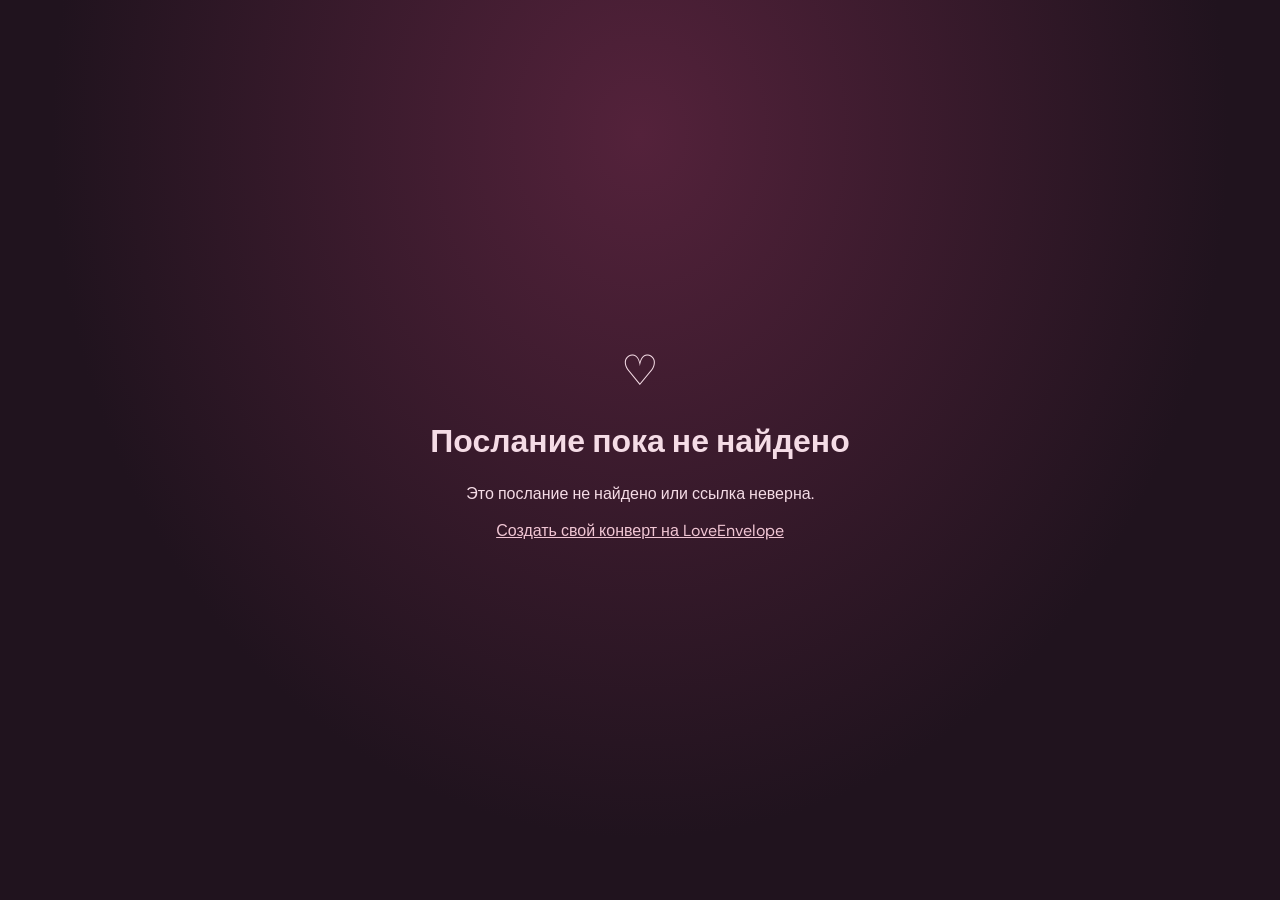
==== letter.html @ 105997a6 "Add files via upload" ====
<!doctype html>
<html lang="ru"><head><meta charset="utf-8"><meta name="viewport" content="width=device-width, initial-scale=1"><meta name="theme-color" content="#20131e"><title>Послание для тебя — LoveEnvelope</title><link rel="stylesheet" href="/styles.css"><link rel="stylesheet" href="/styles-extra.css"></head>
<body class="letter-page letter-theme-noir">
<div class="letter-shell" id="letter-shell"><div class="letter-brand">♡ LoveEnvelope</div><button class="letter-open-btn" id="open-letter" hidden>Открыть послание ♡</button><article class="letter-card" id="letter-card"><div class="letter-kicker">A LITTLE NOTE FOR YOU</div><h1 id="letter-title">Загружаем послание…</h1><div class="letter-to" id="letter-to"></div><div class="letter-message" id="letter-message"></div><div class="letter-sign" id="letter-sign"></div></article><div class="letter-footer">Создано с теплом на LoveEnvelope ♡</div></div>
<script>
(async function(){
 const id=location.pathname.split('/').filter(Boolean)[1];
 const shell=document.getElementById('letter-shell');
 const openButton=document.getElementById('open-letter');
 const safe=(v)=>typeof v==='string'?v:'';
 try{
  const r=await fetch('/api/envelopes/'+encodeURIComponent(id));
  if(!r.ok) throw new Error('Это послание не найдено или ссылка неверна.');
  const d=await r.json();
  document.body.className='letter-page letter-theme-'+(['noir','blush','garden','sky'].includes(d.theme)?d.theme:'noir');
  document.title=(safe(d.title)||'Послание для тебя')+' — LoveEnvelope';
  document.getElementById('letter-title').textContent=safe(d.title)||'Послание для тебя';
  document.getElementById('letter-to').textContent=d.recipient?'для '+d.recipient:'';
  document.getElementById('letter-message').textContent=safe(d.message);
  document.getElementById('letter-sign').textContent=safe(d.signature)||(d.sender?'С теплом, '+d.sender:'');
  openButton.hidden=false;
  openButton.addEventListener('click',()=>{
   document.getElementById('letter-card').animate([{transform:'translateY(12px) scale(.98)',opacity:.6},{transform:'translateY(0) scale(1)',opacity:1}],{duration:650,easing:'cubic-bezier(.2,.8,.2,1)'});
   openButton.hidden=true;
   if(d.music!=='off'){
    try{
     const C=window.AudioContext||window.webkitAudioContext;if(!C)return;
     const c=new C();[880,1174].forEach((f,i)=>{const o=c.createOscillator(),g=c.createGain();o.type='sine';o.frequency.value=f;g.gain.setValueAtTime(.0001,c.currentTime+i*.14);g.gain.exponentialRampToValueAtTime(.04,c.currentTime+i*.14+.04);g.gain.exponentialRampToValueAtTime(.0001,c.currentTime+i*.14+.5);o.connect(g);g.connect(c.destination);o.start(c.currentTime+i*.14);o.stop(c.currentTime+i*.14+.55);});
    }catch(e){}
   }
   for(let i=0;i<12;i++){const p=document.createElement('span');p.className='particle';p.textContent=['♡','✦','♥','✧'][Math.floor(Math.random()*4)];p.style.left=(10+Math.random()*80)+'%';p.style.top=(35+Math.random()*50)+'%';p.style.animationDelay=(Math.random()*.5)+'s';shell.appendChild(p);setTimeout(()=>p.remove(),2800);}
  },{once:true});
 }catch(e){
  shell.innerHTML='<div class="letter-error"><div style="font-size:42px">♡</div><h1>Послание пока не найдено</h1><p>'+e.message+'</p><p><a href="/">Создать свой конверт на LoveEnvelope</a></p></div>';
 }
})();
</script></body></html>
---- styles.css ----
@import url('https://fonts.googleapis.com/css2?family=DM+Sans:wght@400;500;600;700&family=Playfair+Display:ital,wght@0,500;0,600;0,700;1,500;1,600&display=swap');
:root{--bg:#f8f4f1;--ink:#2a1a26;--muted:#8c7c87;--wine:#742c4b;--wine2:#a24c69;--gold:#e6c58c;--line:#e9dfe4;--card:#fffdfc;--shadow:0 24px 70px #4a18301a}
*{box-sizing:border-box}html{scroll-behavior:smooth}body{margin:0;background:var(--bg);color:var(--ink);font-family:"DM Sans",sans-serif;overflow-x:hidden}a{color:inherit;text-decoration:none}button,input,textarea,select{font:inherit}button{cursor:pointer}.ambient{position:absolute;width:360px;height:360px;border-radius:50%;filter:blur(100px);opacity:.12;pointer-events:none}.ambient-one{background:#c86d8b;top:130px;left:-190px}.ambient-two{background:#d6b879;top:430px;right:-220px}.topbar{height:82px;max-width:1180px;margin:auto;padding:0 30px;display:flex;align-items:center;justify-content:space-between;position:relative;z-index:2}.brand{display:inline-flex;align-items:center;gap:10px;font-weight:700;letter-spacing:-.04em;font-size:19px}.brand-mark{display:grid;place-items:center;width:34px;height:34px;background:var(--wine);color:#fff;border-radius:12px;font-size:22px}.top-link{font-size:13px;color:#766772}.top-link:hover{color:var(--wine)}.hero{max-width:1180px;margin:0 auto;min-height:550px;padding:76px 30px 90px;display:grid;grid-template-columns:1fr .92fr;align-items:center;position:relative}.eyebrow{font-size:10px;font-weight:700;letter-spacing:.18em;color:var(--wine2);text-transform:uppercase;display:flex;align-items:center;gap:9px}.eyebrow-dot{height:6px;width:6px;background:#bd7890;border-radius:50%;box-shadow:0 0 0 5px #bd78901c}.hero h1{font-size:clamp(54px,7vw,88px);line-height:.98;letter-spacing:-.065em;margin:25px 0 22px;font-weight:600}.hero h1 em{font-family:"Playfair Display",serif;color:var(--wine2);font-weight:500}.hero-copy{max-width:465px;font-size:15px;line-height:1.85;color:#7f707b;margin:0 0 30px}.primary-btn{border:0;background:var(--wine);color:#fff;border-radius:14px;padding:16px 22px;display:inline-flex;align-items:center;justify-content:center;gap:26px;font-size:13px;font-weight:700;box-shadow:0 12px 28px #742c4b26;transition:transform .2s,background .2s}.primary-btn:hover{background:#54203a;transform:translateY(-2px)}.primary-btn span{font-size:18px}.hero-note{margin-top:19px;color:#9a8b94;font-size:11px}.hero-note span{color:#bd8b4b;margin-right:5px}.hero-art{height:410px;position:relative;display:grid;place-items:center}.orbit{position:absolute;border:1px solid #e6cfd8;border-radius:50%;transform:rotate(-25deg)}.orbit-a{width:390px;height:265px}.orbit-b{width:330px;height:390px;transform:rotate(35deg);border-color:#e8dcca}.envelope-illustration{width:270px;height:188px;position:relative;filter:drop-shadow(0 28px 25px #4a183026);transform:rotate(-7deg);animation:float 5s ease-in-out infinite}.env-back{position:absolute;inset:0;background:#55243c;border-radius:9px}.env-paper{position:absolute;left:22px;right:22px;top:-46px;height:160px;background:#fff8ef;border-radius:5px;padding:38px 22px;box-shadow:0 5px 20px #3a18241a}.paper-line{display:block;width:75%;height:4px;background:#e5d6d1;border-radius:4px;margin:12px 0}.paper-line.long{width:90%}.paper-line.short{width:48%}.paper-heart{position:absolute;right:21px;bottom:18px;color:#a34d68;font-size:23px}.env-front{position:absolute;inset:0;background:linear-gradient(140deg,#823b59,#4c1d36);clip-path:polygon(0 0,50% 58%,100% 0,100% 100%,0 100%);border-radius:8px}.wax-seal{position:absolute;z-index:2;left:calc(50% - 25px);top:calc(50% - 25px);width:50px;height:50px;border-radius:50%;background:radial-gradient(circle at 35% 25%,#d48a9b,#8d2f51 70%);box-shadow:0 4px 9px #3413264a,inset 0 0 0 2px #e9a9b5;color:#f5d9cb;display:grid;place-items:center;font-size:26px}.floating-heart{position:absolute;color:#b45d7a;font-size:27px;animation:float 4s ease-in-out infinite}.heart-a{top:62px;right:54px}.heart-b{left:45px;bottom:86px;color:#c5a15f;font-size:20px;animation-delay:-1.5s}.art-caption{position:absolute;bottom:16px;color:#9c8a95;letter-spacing:.15em;font-size:9px;text-transform:uppercase}.section-wrap{max-width:1180px;margin:0 auto;padding:70px 30px}.creator{background:#fffaf8;border:1px solid #eee3e8;border-radius:28px;box-shadow:var(--shadow);position:relative;z-index:1}.section-heading{display:flex;justify-content:space-between;align-items:end;margin-bottom:32px}.section-heading h2,.how h2{font-family:"Playfair Display",serif;font-weight:500;font-size:clamp(30px,4vw,42px);letter-spacing:-.04em;margin:10px 0 0}.step-label{font-size:10px;color:#b1a1aa;letter-spacing:.12em}.builder-grid{display:grid;grid-template-columns:1.05fr .95fr;gap:42px}.editor-panel{min-width:0}.field-label{display:block;font-size:11px;font-weight:700;color:#65535f;margin:21px 0 10px}.occasion-grid{display:grid;grid-template-columns:repeat(3,1fr);gap:8px}.occasion{border:1px solid var(--line);background:#fff;border-radius:11px;padding:12px 6px;color:#796b75;font-size:11px;display:flex;flex-direction:column;gap:7px;align-items:center;transition:.2s}.occasion span{font-size:20px;color:#a95c77}.occasion.active,.occasion:hover{border-color:#b77890;background:#fff5f7;color:#6c2846;box-shadow:0 4px 14px #742c4b0c}.theme-grid{display:grid;grid-template-columns:1fr 1fr;gap:9px}.theme-option{display:flex;gap:10px;align-items:center;text-align:left;border:1px solid var(--line);background:#fff;border-radius:12px;padding:10px;min-width:0}.theme-option.active{border-color:#b77890;background:#fff7f8}.theme-option b{display:block;font-size:11px;font-weight:700}.theme-option small{display:block;font-size:9px;color:#9b8b95;margin-top:4px}.swatch{width:31px;height:31px;border-radius:9px;flex:0 0 auto}.swatch-noir{background:linear-gradient(135deg,#321426,#a45a67 70%,#d9bb7e)}.swatch-blush{background:linear-gradient(135deg,#f5d6df,#fff0d7 65%,#bd6685)}.swatch-garden{background:linear-gradient(135deg,#203f37,#8da18b 65%,#e4c88b)}.swatch-sky{background:linear-gradient(135deg,#172b4b,#5b79a3 65%,#d5d9eb)}.two-fields{display:grid;grid-template-columns:1fr 1fr;gap:12px}input,textarea,select{width:100%;border:1px solid #e8dfe4;border-radius:11px;background:#fff;padding:12px 13px;color:#3c2936;font-size:12px;outline:none;transition:border .2s,box-shadow .2s}textarea{resize:vertical;line-height:1.7;min-height:135px}input:focus,textarea:focus,select:focus{border-color:#b77890;box-shadow:0 0 0 3px #b778901c}input::placeholder,textarea::placeholder{color:#b3a6ae}.custom-note{display:flex;gap:10px;font-size:10px;color:#a0919a;line-height:1.6;margin:16px 0}.custom-note span:first-child{color:#bd8b4b}.wide{width:100%;margin-top:5px}.form-status{font-size:11px;color:#8e5269;line-height:1.5;min-height:16px}.preview-panel{border:1px solid #eee3e8;border-radius:18px;overflow:hidden;align-self:start;background:#fff}.preview-top,.preview-bottom{display:flex;align-items:center;justify-content:space-between;padding:15px 17px;font-size:9px;letter-spacing:.1em;color:#9c8c96}.live-dot{color:#7b9b78;font-size:8px}.preview-stage{height:430px;position:relative;display:flex;flex-direction:column;align-items:center;justify-content:center;overflow:hidden;background:#20131e;color:#f5e4da;transition:background .4s}.preview-stage[data-theme="noir"]{background:radial-gradient(ellipse at 50% 35%,#55243d,#20131e 68%)}.preview-stage[data-theme="blush"]{background:radial-gradient(ellipse at 50% 35%,#f3bfcf,#8f4a68 78%);color:#fff8f4}.preview-stage[data-theme="garden"]{background:radial-gradient(ellipse at 50% 35%,#456e5c,#142e2a 75%)}.preview-stage[data-theme="sky"]{background:radial-gradient(ellipse at 50% 35%,#405b8a,#111d38 75%)}.preview-stars{position:absolute;inset:0;background-image:radial-gradient(#f4d8c5 1px,transparent 1px),radial-gradient(#f4d8c5 1px,transparent 1px);background-size:53px 53px,83px 83px;background-position:7px 9px,33px 26px;opacity:.22}.preview-small{position:absolute;top:56px;font-size:8px;letter-spacing:.23em;color:#e1c6bc}.preview-envelope{position:relative;width:min(78%,280px);height:170px;border:0;background:transparent;filter:drop-shadow(0 18px 20px #09040a66);transition:transform .4s;z-index:1}.preview-envelope:hover{transform:translateY(-4px) rotate(-1deg)}.preview-paper{position:absolute;left:9%;right:9%;top:-23px;height:135px;background:#fff6ec;border-radius:4px;color:#6c2c47;display:flex;flex-direction:column;align-items:center;justify-content:flex-start;padding:24px 12px 10px;transition:transform .7s cubic-bezier(.2,.8,.2,1);z-index:0}.preview-paper b{font-family:"Playfair Display",serif;font-size:15px;line-height:1.25;max-width:100%;overflow:hidden;text-overflow:ellipsis;display:-webkit-box;-webkit-line-clamp:2;-webkit-box-orient:vertical}.preview-paper small{font-size:9px;margin-top:10px;color:#9c6a7d}.preview-flap{position:absolute;inset:0;background:linear-gradient(135deg,#a4516b,#62253f);clip-path:polygon(0 0,50% 57%,100% 0);z-index:3;transform-origin:top;transition:transform .7s}.preview-body{position:absolute;inset:0;background:linear-gradient(145deg,#7c3553,#3b192e);clip-path:polygon(0 0,50% 57%,100% 0,100% 100%,0 100%);z-index:2}.preview-seal{position:absolute;z-index:4;top:62px;left:calc(50% - 23px);height:46px;width:46px;border-radius:50%;display:grid;place-items:center;background:radial-gradient(circle at 35% 25%,#d58b9b,#8d2f51 70%);box-shadow:inset 0 0 0 2px #e7b4bb;color:#ffe4d7;font-size:25px;transition:opacity .2s}.preview-envelope.open .preview-flap{transform:rotateX(180deg);z-index:1}.preview-envelope.open .preview-paper{transform:translateY(-100px);z-index:4}.preview-envelope.open .preview-seal{opacity:0}.preview-hint{position:absolute;bottom:57px;font-size:10px;color:#d4b6c5;z-index:5}.preview-decoration{position:absolute;bottom:20px;color:#e1bf8c;letter-spacing:.35em;font-size:11px}.preview-bottom{letter-spacing:0;font-size:10px}.tiny-lock{color:#a65b79;margin-right:5px}.how{padding-top:95px;padding-bottom:100px}.how h2{margin-bottom:36px}.how-grid{display:grid;grid-template-columns:repeat(3,1fr);gap:18px}.how-grid article{position:relative;border:1px solid #eadfe5;background:#fffaf8;border-radius:17px;padding:24px;min-height:200px}.how-number{position:absolute;right:20px;top:20px;font-size:10px;color:#bcaab5;letter-spacing:.1em}.how-icon{width:43px;height:43px;display:grid;place-items:center;background:#f6e5eb;border-radius:14px;color:#93415f;font-size:20px;margin-bottom:20px}.how-grid h3{font-family:"Playfair Display",serif;font-weight:500;font-size:21px;margin:0 0 8px}.how-grid p{font-size:12px;color:#8b7b86;line-height:1.8;margin:0;max-width:260px}footer{border-top:1px solid #e9dfe4;max-width:1120px;margin:auto;padding:28px 30px 36px;display:flex;align-items:center;gap:18px}footer p{font-size:10px;color:#a0919a;margin:0;flex:1}.footer-brand{font-size:15px}.footer-brand .brand-mark{height:29px;width:29px;border-radius:10px;font-size:18px}.footer-heart{color:#bd7890}.toast{position:fixed;bottom:20px;left:50%;transform:translate(-50%,20px);background:#2b1a27;color:white;padding:13px 18px;border-radius:12px;font-size:12px;box-shadow:var(--shadow);opacity:0;pointer-events:none;transition:.25s;z-index:10;max-width:calc(100% - 30px)}.toast.show{opacity:1;transform:translate(-50%,0)}@keyframes float{0%,100%{transform:translateY(0) rotate(-7deg)}50%{transform:translateY(-12px) rotate(-4deg)}}@keyframes drift{0%{transform:translateY(20px) rotate(-8deg);opacity:0}20%{opacity:1}100%{transform:translateY(-170px) rotate(14deg);opacity:0}}.particle{position:absolute;pointer-events:none;z-index:6;animation:drift 2.4s ease-out forwards;font-size:19px}.letter-page{min-height:100vh;display:grid;place-items:center;padding:26px;background:#20131e}.letter-page .letter-shell{width:min(100%,660px);text-align:center;padding:26px}.letter-page .letter-brand{color:#f3dfe5;font-size:15px;font-weight:700;letter-spacing:-.03em;margin-bottom:34px}.letter-card{border:1px solid #ffffff24;background:#fff9f3;color:#392332;border-radius:22px;padding:clamp(26px,7vw,56px);box-shadow:0 25px 90px #0004;position:relative;overflow:hidden}.letter-card:before{content:"";position:absolute;inset:12px;border:1px solid #e6cbd2;border-radius:14px;pointer-events:none}.letter-kicker{font-size:9px;letter-spacing:.2em;color:#a45c78;text-transform:uppercase}.letter-card h1{font:500 clamp(30px,6vw,48px)/1.15 "Playfair Display",serif;margin:22px 0 12px}.letter-to{color:#9a6d7e;font-size:12px}.letter-message{white-space:pre-wrap;text-align:left;line-height:1.95;font-size:14px;margin:28px 0;color:#634b59;position:relative}.letter-sign{font-family:"Playfair Display",serif;font-style:italic;font-size:19px;color:#8b3c5c;text-align:right;white-space:pre-wrap}.letter-open-btn{position:relative;margin:0 auto 25px;border:1px solid #ffffff50;color:#fff;background:#ffffff0d;padding:12px 19px;border-radius:999px;font-size:11px}.letter-open-btn:hover{background:#ffffff19}.letter-open-btn[hidden]{display:none}.letter-theme-blush .letter-card{background:#fff2f5}.letter-theme-garden .letter-card{background:#f2f7ef}.letter-theme-sky .letter-card{background:#f0f4fc}.letter-theme-noir{background:radial-gradient(ellipse at 50% 15%,#54223b,#20131e 65%)}.letter-theme-blush{background:radial-gradient(ellipse at 50% 15%,#b96b88,#53263f 75%)}.letter-theme-garden{background:radial-gradient(ellipse at 50% 15%,#456e5c,#142e2a 75%)}.letter-theme-sky{background:radial-gradient(ellipse at 50% 15%,#405b8a,#111d38 75%)}.letter-footer{font-size:10px;color:#bda7b5;margin-top:23px}.letter-error{color:#f5dce6;text-align:center}.letter-error a{color:#f1c6d4;text-decoration:underline}@media(max-width:850px){.hero{grid-template-columns:1fr;min-height:auto;padding-top:60px;padding-bottom:20px}.hero-art{height:360px;grid-row:1;margin-bottom:12px}.hero h1{font-size:68px}.hero-copy{max-width:560px}.builder-grid{grid-template-columns:1fr;gap:28px}.preview-panel{max-width:600px;width:100%;margin:auto}.creator{padding:36px 24px}.section-wrap{padding:60px 22px}.how{padding-top:75px}.how-grid{gap:10px}.how-grid article{padding:19px}}@media(max-width:560px){.topbar{height:68px;padding:0 20px}.brand{font-size:17px}.top-link{font-size:11px}.hero{padding:30px 22px 60px}.hero-art{height:290px;transform:scale(.9);margin:-5px 0 0}.hero h1{font-size:57px;margin-top:20px}.hero-copy{font-size:13px}.section-wrap{padding:45px 15px}.creator{border-radius:20px;padding:25px 15px}.section-heading{align-items:start}.section-heading h2,.how h2{font-size:31px}.occasion-grid{gap:6px}.occasion{font-size:10px;padding:10px 3px}.theme-option{padding:8px;gap:7px}.theme-option b{font-size:10px}.theme-option small{font-size:8px}.swatch{height:27px;width:27px}.preview-stage{height:380px}.how-grid{grid-template-columns:1fr}.how-grid article{min-height:unset}.how-grid p{max-width:none}.how h2{margin-bottom:25px}footer{padding:25px 18px;flex-wrap:wrap;gap:10px}footer p{flex-basis:100%;order:3}.footer-heart{margin-left:auto}.two-fields{gap:9px}.letter-page .letter-shell{padding:6px}.letter-card{padding:28px 22px}.letter-message{font-size:13px}}@media(prefers-reduced-motion:reduce){*,*:before,*:after{animation-duration:.01ms!important;animation-iteration-count:1!important;scroll-behavior:auto!important;transition-duration:.01ms!important}}
---- styles-extra.css ----
.share-result{margin-top:14px;padding:15px;border:1px solid #ead8e0;border-radius:13px;background:#fff8fa}.share-result strong{font-size:13px}.share-result p{font-size:11px;color:#8b7b86;line-height:1.6}.share-result input{margin:5px 0 10px}.secondary-link{display:block;text-align:center;margin-top:13px;font-size:11px;color:#8c3e5d;text-decoration:underline}.primary-btn:disabled{opacity:.65;cursor:wait;transform:none}
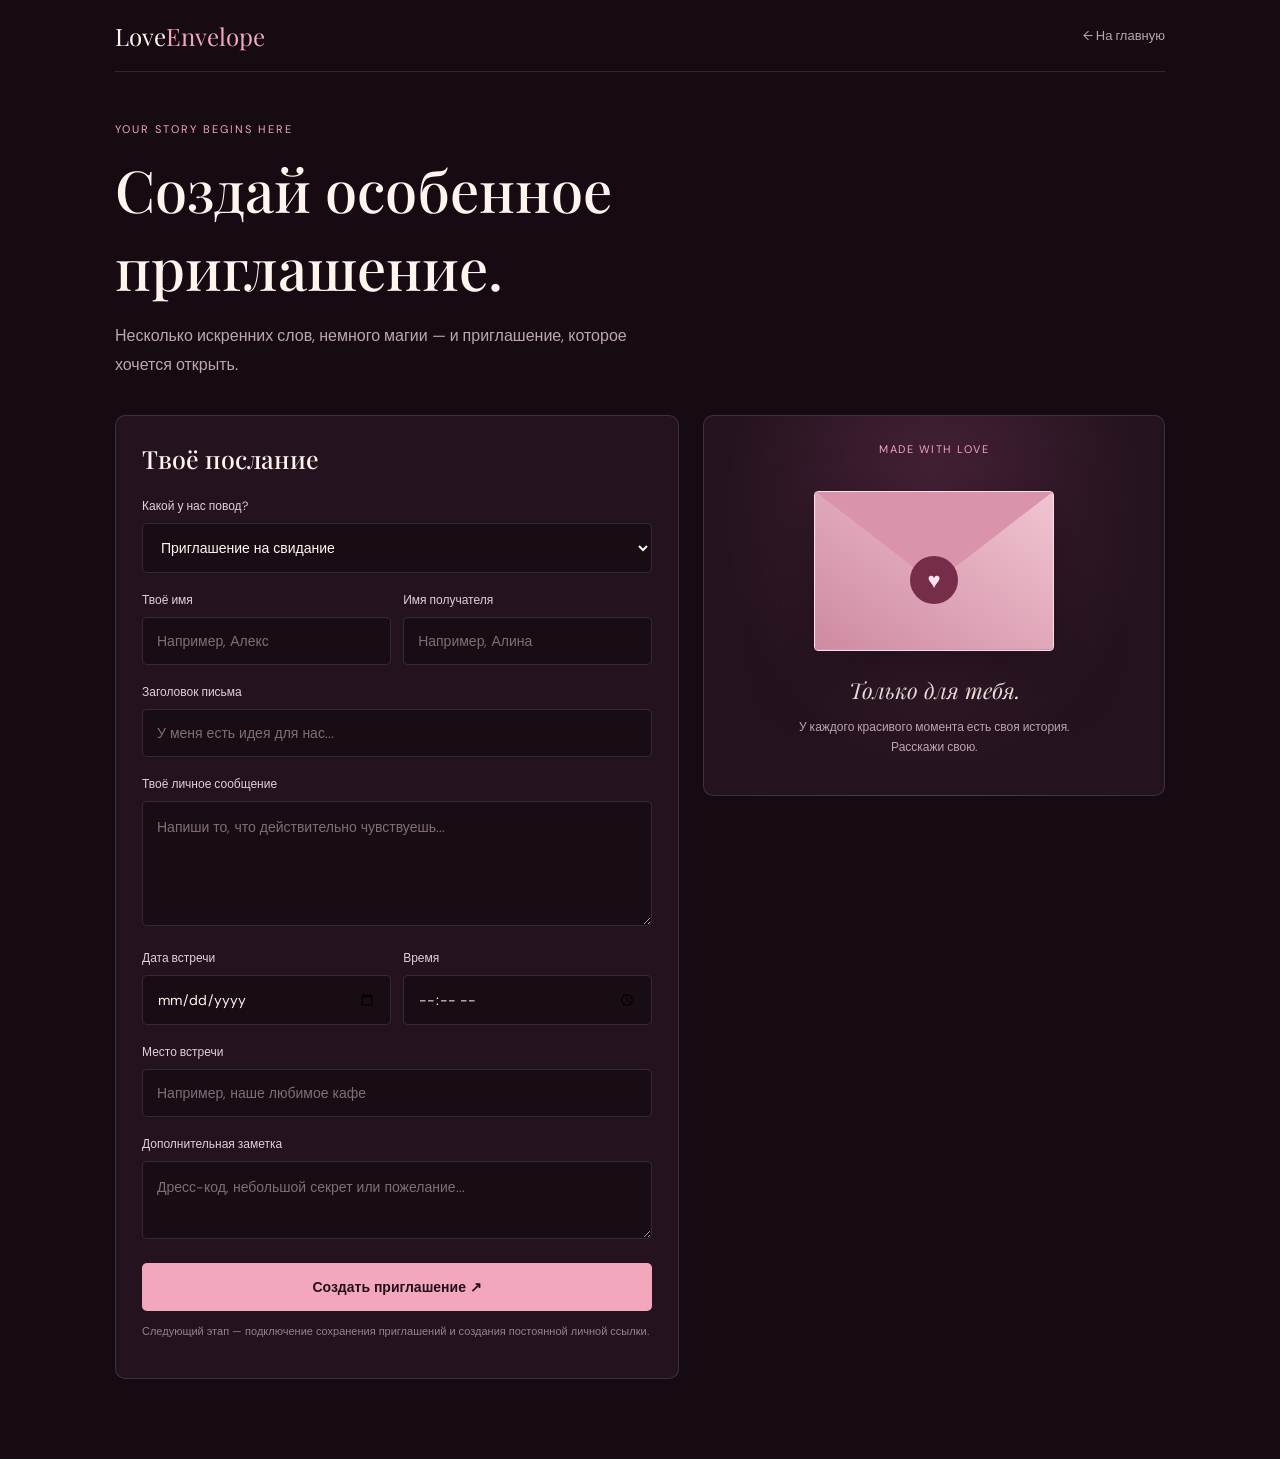
==== commit 1e27ddd4: "Update letter.html" ====
--- a/letter.html
+++ b/letter.html
@@ -1,37 +1,247 @@
-<!doctype html>
-<html lang="ru"><head><meta charset="utf-8"><meta name="viewport" content="width=device-width, initial-scale=1"><meta name="theme-color" content="#20131e"><title>Послание для тебя — LoveEnvelope</title><link rel="stylesheet" href="/styles.css"><link rel="stylesheet" href="/styles-extra.css"></head>
-<body class="letter-page letter-theme-noir">
-<div class="letter-shell" id="letter-shell"><div class="letter-brand">♡ LoveEnvelope</div><button class="letter-open-btn" id="open-letter" hidden>Открыть послание ♡</button><article class="letter-card" id="letter-card"><div class="letter-kicker">A LITTLE NOTE FOR YOU</div><h1 id="letter-title">Загружаем послание…</h1><div class="letter-to" id="letter-to"></div><div class="letter-message" id="letter-message"></div><div class="letter-sign" id="letter-sign"></div></article><div class="letter-footer">Создано с теплом на LoveEnvelope ♡</div></div>
+
+<!DOCTYPE html>
+<html lang="ru">
+<head>
+  <meta charset="UTF-8">
+  <meta name="viewport" content="width=device-width, initial-scale=1">
+  <meta name="theme-color" content="#160b12">
+  <title>Создать приглашение — LoveEnvelope</title>
+  <link rel="preconnect" href="https://fonts.googleapis.com">
+  <link href="https://fonts.googleapis.com/css2?family=DM+Sans:wght@400;500;600;700&family=Playfair+Display:ital,wght@0,500;0,600;1,500&display=swap" rel="stylesheet">
+  <style>
+    :root {
+      --bg:#160b12; --panel:#24131e; --pink:#f2a7bd;
+      --cream:#fff5ee; --muted:#bca6b1; --line:rgba(255,255,255,.12);
+    }
+    * { box-sizing:border-box; }
+    body {
+      margin:0; background:var(--bg); color:var(--cream);
+      font-family:"DM Sans",sans-serif;
+    }
+    a { color:inherit; text-decoration:none; }
+    header {
+      height:72px; width:min(1050px,90%); margin:auto;
+      display:flex; justify-content:space-between; align-items:center;
+      border-bottom:1px solid var(--line);
+    }
+    .logo { font:24px "Playfair Display",serif; }
+    .logo span { color:var(--pink); }
+    .back { color:var(--muted); font-size:13px; }
+    main { width:min(1050px,90%); margin:50px auto 80px; }
+    .eyebrow {
+      color:var(--pink); text-transform:uppercase;
+      font-size:11px; letter-spacing:2px;
+    }
+    h1,h2 { font-family:"Playfair Display",serif; font-weight:500; }
+    h1 { font-size:clamp(38px,7vw,58px); margin:14px 0; }
+    .lead { color:var(--muted); line-height:1.8; max-width:560px; }
+    .layout {
+      display:grid; grid-template-columns:1.1fr .9fr;
+      gap:24px; margin-top:35px; align-items:start;
+    }
+    .panel {
+      background:var(--panel); border:1px solid var(--line);
+      border-radius:10px; padding:26px;
+    }
+    .panel h2 { font-size:25px; margin:0 0 23px; }
+    label { display:block; font-size:12px; color:#e4ced8; margin-bottom:9px; }
+    .field { margin-bottom:19px; }
+    input,textarea,select {
+      width:100%; border:1px solid var(--line); border-radius:5px;
+      background:#180d15; color:var(--cream); padding:14px;
+      font:14px "DM Sans",sans-serif; outline:none;
+    }
+    input:focus,textarea:focus,select:focus { border-color:var(--pink); }
+    textarea { min-height:125px; resize:vertical; line-height:1.7; }
+    input::placeholder,textarea::placeholder { color:#806d78; }
+    .two { display:grid; grid-template-columns:1fr 1fr; gap:12px; }
+    .btn {
+      width:100%; border:0; border-radius:5px; padding:16px;
+      background:var(--pink); color:#24101b; font-weight:700;
+      font-size:14px; cursor:pointer;
+    }
+    .btn:hover { filter:brightness(1.07); }
+    .hint { font-size:11px; color:#96818d; line-height:1.7; }
+    .preview {
+      position:sticky; top:20px; text-align:center;
+      background:radial-gradient(ellipse at 50% 25%,#492239,#24131e 65%);
+      overflow:hidden;
+    }
+    .preview-label { color:var(--pink); font-size:11px; letter-spacing:1.5px; }
+    .envelope {
+      margin:35px auto 24px; width:min(240px,100%); height:160px;
+      background:linear-gradient(145deg,#f5ccd6,#c47b96);
+      border:1px solid #f9dfe7; border-radius:4px;
+      position:relative; box-shadow:0 20px 55px #10070d80;
+      animation:float 4s ease-in-out infinite;
+    }
+    .envelope:before {
+      content:""; position:absolute; inset:0;
+      background:#d994ab; clip-path:polygon(0 0,100% 0,50% 62%);
+    }
+    .envelope:after {
+      content:""; position:absolute; inset:0;
+      background:linear-gradient(35deg,#ce8aa2,#f1c4d0);
+      clip-path:polygon(0 100%,0 0,50% 58%,100% 0,100% 100%);
+    }
+    .seal {
+      position:absolute; z-index:2; left:50%; top:56%;
+      transform:translate(-50%,-50%); width:48px;height:48px;
+      display:grid;place-items:center;border-radius:50%;
+      background:#762d4a;color:#ffe4ec;font-size:22px;
+    }
+    @keyframes float { 50% { transform:translateY(-8px) rotate(-2deg); } }
+    .preview h3 { font:italic 22px "Playfair Display",serif; margin:12px 0; }
+    .preview p { color:var(--muted); font-size:12px; line-height:1.7; }
+    .result {
+      display:none; margin-top:18px; padding:16px;
+      border:1px solid rgba(242,167,189,.4); border-radius:6px;
+      text-align:left; overflow-wrap:anywhere;
+    }
+    .result a { color:var(--pink); text-decoration:underline; }
+    .result button {
+      background:transparent; color:var(--pink);
+      border:1px solid var(--pink); padding:10px 12px;
+      border-radius:4px; margin-top:12px; cursor:pointer;
+    }
+    @media(max-width:760px) {
+      main { margin-top:35px; }
+      .layout { grid-template-columns:1fr; }
+      .panel { padding:20px; }
+      .preview { position:static; grid-row:1; }
+      .two { gap:9px; }
+    }
+  </style>
+</head>
+<body>
+<header>
+  <a class="logo" href="/">Love<span>Envelope</span></a>
+  <a class="back" href="/">← На главную</a>
+</header>
+
+<main>
+  <div class="eyebrow">Your story begins here</div>
+  <h1>Создай особенное<br>приглашение.</h1>
+  <p class="lead">Несколько искренних слов, немного магии — и приглашение, которое хочется открыть.</p>
+
+  <div class="layout">
+    <section class="panel">
+      <h2>Твоё послание</h2>
+      <form id="inviteForm">
+        <div class="field">
+          <label for="occasion">Какой у нас повод?</label>
+          <select id="occasion">
+            <option value="date">Приглашение на свидание</option>
+            <option value="love">Признание в любви</option>
+            <option value="sorry">Попросить прощения</option>
+            <option value="birthday">День рождения</option>
+            <option value="surprise">Просто сюрприз</option>
+          </select>
+        </div>
+        <div class="two">
+          <div class="field">
+            <label for="from">Твоё имя</label>
+            <input id="from" maxlength="60" placeholder="Например, Алекс" required>
+          </div>
+          <div class="field">
+            <label for="to">Имя получателя</label>
+            <input id="to" maxlength="60" placeholder="Например, Алина" required>
+          </div>
+        </div>
+        <div class="field">
+          <label for="title">Заголовок письма</label>
+          <input id="title" maxlength="100" placeholder="У меня есть идея для нас..." required>
+        </div>
+        <div class="field">
+          <label for="message">Твоё личное сообщение</label>
+          <textarea id="message" maxlength="3000" placeholder="Напиши то, что действительно чувствуешь..." required></textarea>
+        </div>
+        <div class="two">
+          <div class="field">
+            <label for="date">Дата встречи</label>
+            <input id="date" type="date">
+          </div>
+          <div class="field">
+            <label for="time">Время</label>
+            <input id="time" type="time">
+          </div>
+        </div>
+        <div class="field">
+          <label for="place">Место встречи</label>
+          <input id="place" maxlength="200" placeholder="Например, наше любимое кафе">
+        </div>
+        <div class="field">
+          <label for="note">Дополнительная заметка</label>
+          <textarea id="note" maxlength="1000" style="min-height:75px" placeholder="Дресс-код, небольшой секрет или пожелание..."></textarea>
+        </div>
+        <button class="btn" type="submit">Создать приглашение ↗</button>
+        <p class="hint">Следующий этап — подключение сохранения приглашений и создания постоянной личной ссылки.</p>
+      </form>
+      <div class="result" id="result" aria-live="polite">
+        <strong>Черновик готов</strong>
+        <p id="resultText"></p>
+        <button id="copyBtn" type="button">Скопировать текст</button>
+      </div>
+    </section>
+
+    <aside class="panel preview">
+      <div class="preview-label">MADE WITH LOVE</div>
+      <div class="envelope"><div class="seal">♥</div></div>
+      <h3>Только для тебя.</h3>
+      <p>У каждого красивого момента есть своя история.<br>Расскажи свою.</p>
+    </aside>
+  </div>
+</main>
+
 <script>
-(async function(){
- const id=location.pathname.split('/').filter(Boolean)[1];
- const shell=document.getElementById('letter-shell');
- const openButton=document.getElementById('open-letter');
- const safe=(v)=>typeof v==='string'?v:'';
- try{
-  const r=await fetch('/api/envelopes/'+encodeURIComponent(id));
-  if(!r.ok) throw new Error('Это послание не найдено или ссылка неверна.');
-  const d=await r.json();
-  document.body.className='letter-page letter-theme-'+(['noir','blush','garden','sky'].includes(d.theme)?d.theme:'noir');
-  document.title=(safe(d.title)||'Послание для тебя')+' — LoveEnvelope';
-  document.getElementById('letter-title').textContent=safe(d.title)||'Послание для тебя';
-  document.getElementById('letter-to').textContent=d.recipient?'для '+d.recipient:'';
-  document.getElementById('letter-message').textContent=safe(d.message);
-  document.getElementById('letter-sign').textContent=safe(d.signature)||(d.sender?'С теплом, '+d.sender:'');
-  openButton.hidden=false;
-  openButton.addEventListener('click',()=>{
-   document.getElementById('letter-card').animate([{transform:'translateY(12px) scale(.98)',opacity:.6},{transform:'translateY(0) scale(1)',opacity:1}],{duration:650,easing:'cubic-bezier(.2,.8,.2,1)'});
-   openButton.hidden=true;
-   if(d.music!=='off'){
-    try{
-     const C=window.AudioContext||window.webkitAudioContext;if(!C)return;
-     const c=new C();[880,1174].forEach((f,i)=>{const o=c.createOscillator(),g=c.createGain();o.type='sine';o.frequency.value=f;g.gain.setValueAtTime(.0001,c.currentTime+i*.14);g.gain.exponentialRampToValueAtTime(.04,c.currentTime+i*.14+.04);g.gain.exponentialRampToValueAtTime(.0001,c.currentTime+i*.14+.5);o.connect(g);g.connect(c.destination);o.start(c.currentTime+i*.14);o.stop(c.currentTime+i*.14+.55);});
-    }catch(e){}
-   }
-   for(let i=0;i<12;i++){const p=document.createElement('span');p.className='particle';p.textContent=['♡','✦','♥','✧'][Math.floor(Math.random()*4)];p.style.left=(10+Math.random()*80)+'%';p.style.top=(35+Math.random()*50)+'%';p.style.animationDelay=(Math.random()*.5)+'s';shell.appendChild(p);setTimeout(()=>p.remove(),2800);}
-  },{once:true});
- }catch(e){
-  shell.innerHTML='<div class="letter-error"><div style="font-size:42px">♡</div><h1>Послание пока не найдено</h1><p>'+e.message+'</p><p><a href="/">Создать свой конверт на LoveEnvelope</a></p></div>';
- }
-})();
-</script></body></html>
+  const form = document.getElementById("inviteForm");
+  const result = document.getElementById("result");
+  const resultText = document.getElementById("resultText");
+  const copyBtn = document.getElementById("copyBtn");
+
+  form.addEventListener("submit", function(event) {
+    event.preventDefault();
+
+    const get = id => document.getElementById(id).value.trim();
+    const occasion = document.getElementById("occasion");
+    const occasionText = occasion.options[occasion.selectedIndex].text;
+
+    const parts = [
+      occasionText,
+      "От: " + get("from"),
+      "Для: " + get("to"),
+      "",
+      get("title"),
+      "",
+      get("message"),
+      get("date") ? "Дата: " + get("date") : "",
+      get("time") ? "Время: " + get("time") : "",
+      get("place") ? "Место: " + get("place") : "",
+      get("note") ? "Заметка: " + get("note") : ""
+    ].filter((part, index) => part !== "" || index === 3);
+
+    const text = parts.join("\n");
+    resultText.textContent = text;
+    result.style.display = "block";
+    copyBtn.textContent = "Скопировать текст";
+    result.scrollIntoView({behavior:"smooth", block:"nearest"});
+  });
+
+  copyBtn.addEventListener("click", async function() {
+    const text = resultText.textContent;
+    try {
+      await navigator.clipboard.writeText(text);
+      copyBtn.textContent = "Скопировано ✓";
+    } catch {
+      const area = document.createElement("textarea");
+      area.value = text;
+      document.body.appendChild(area);
+      area.select();
+      const copied = document.execCommand("copy");
+      area.remove();
+      copyBtn.textContent = copied ? "Скопировано ✓" : "Выдели текст и скопируй";
+    }
+  });
+</script>
+</body>
+</html>
